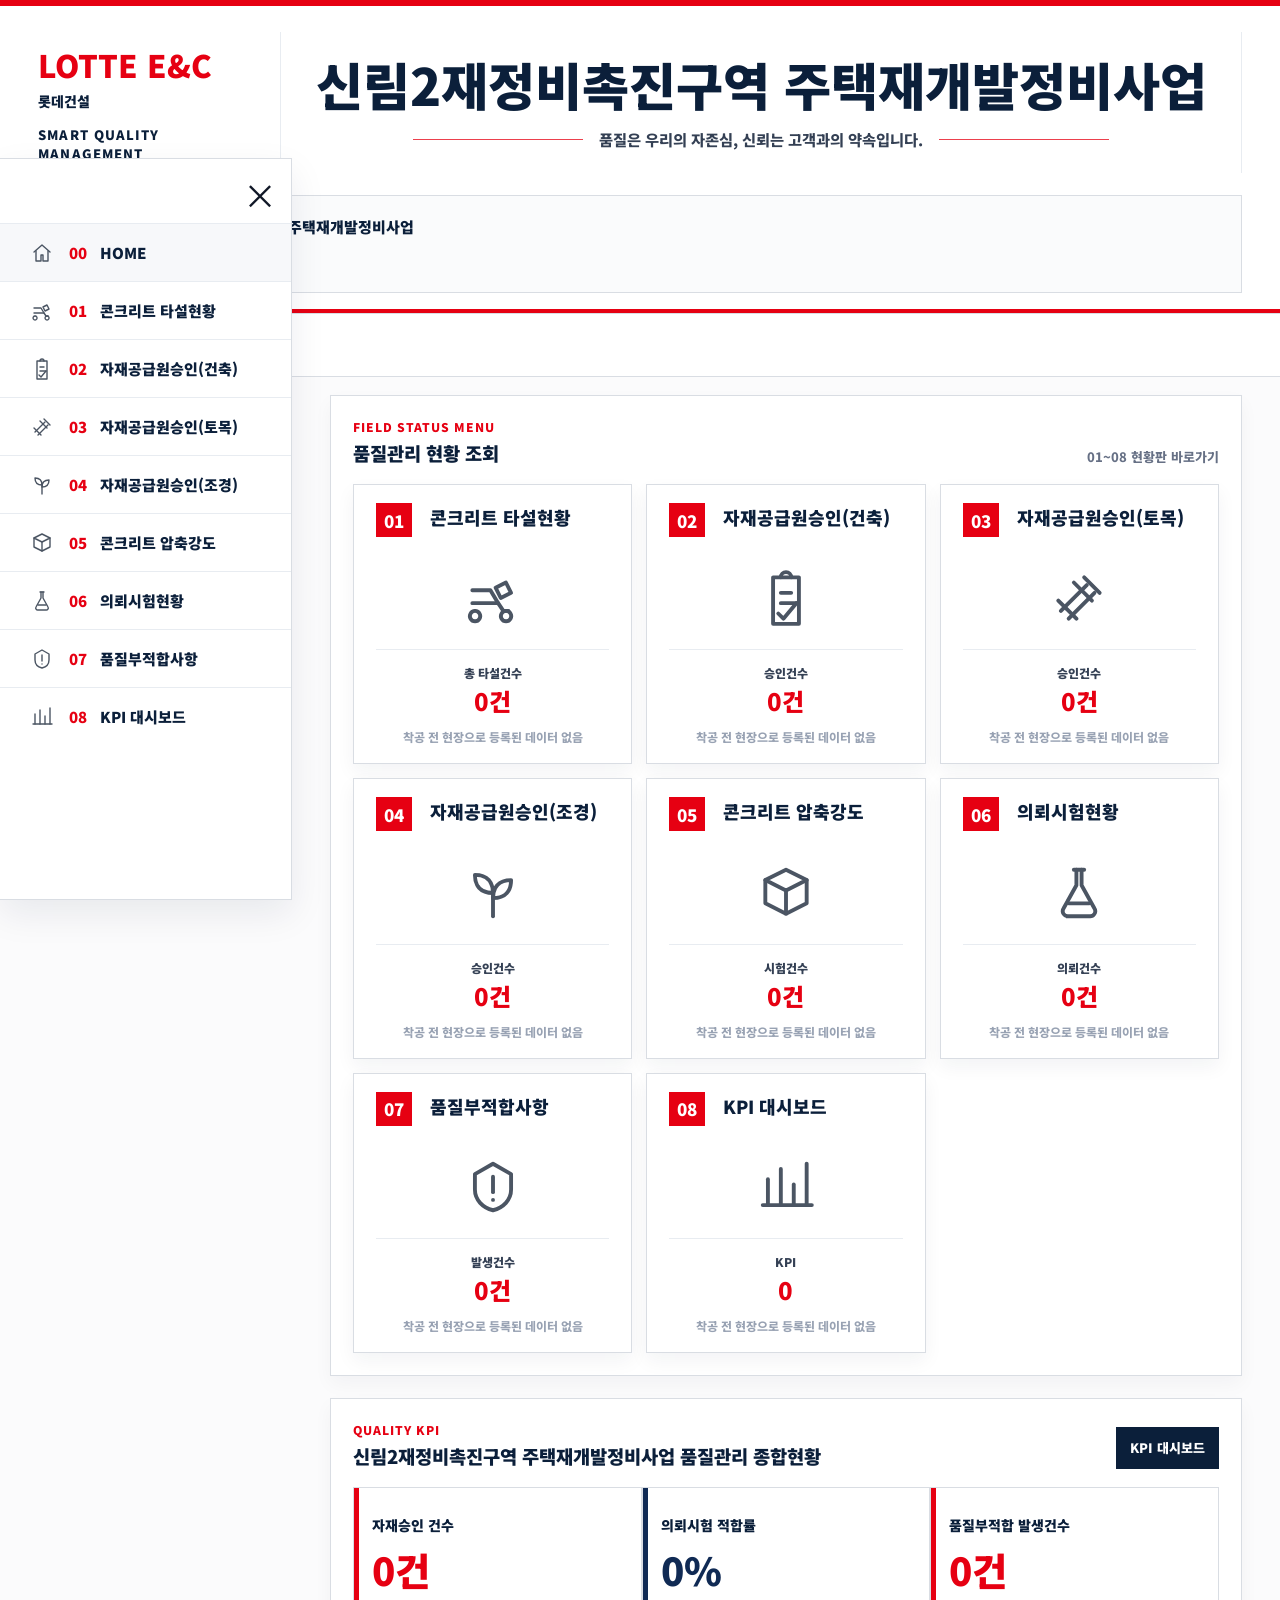
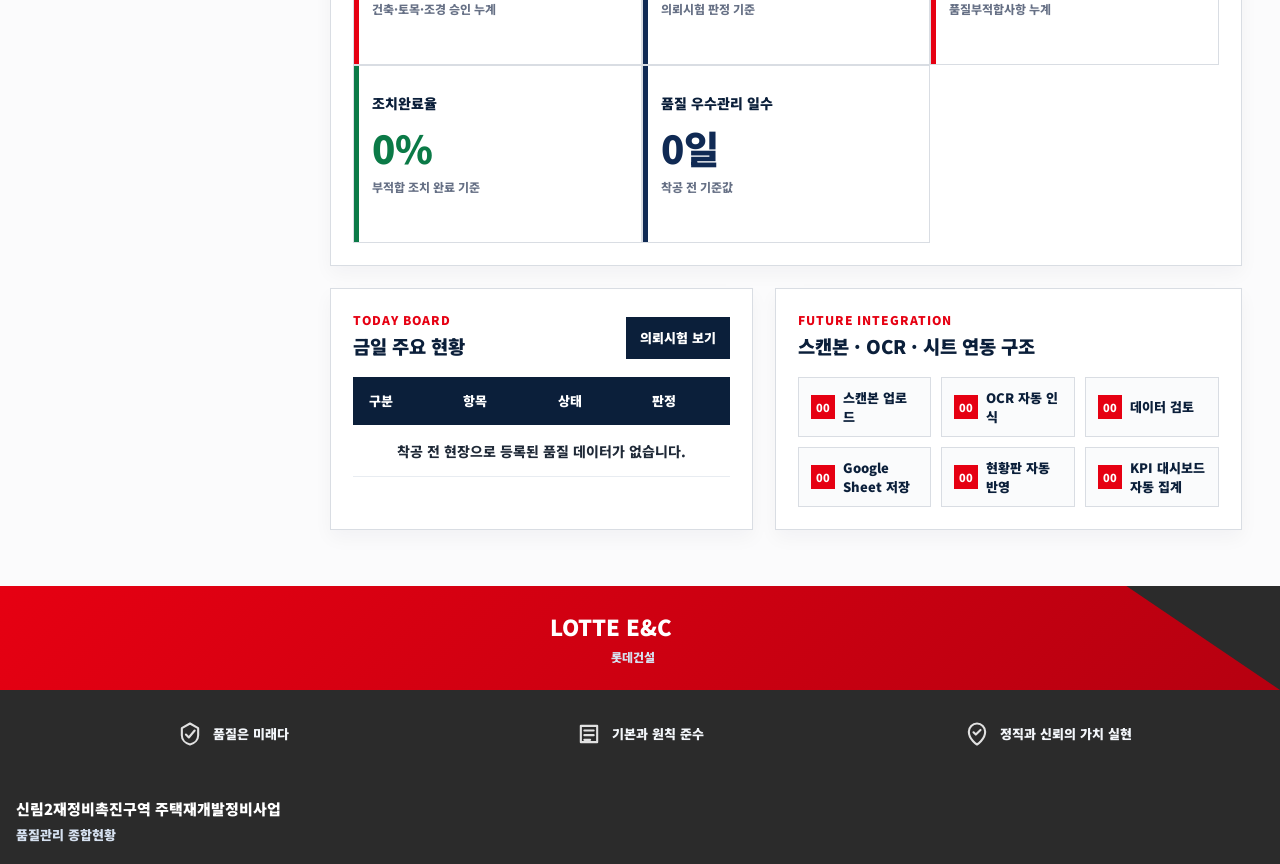
==== index.html @ e5fc239e "fix concrete pour cell ocr: index.html" ====
<!DOCTYPE html>
<html lang="ko">
<head>
  <meta charset="UTF-8">
  <meta name="viewport" content="width=device-width, initial-scale=1.0">
  <title>신림2재정비촉진구역 주택재개발정비사업</title>
  <link rel="preconnect" href="https://fonts.googleapis.com">
  <link rel="preconnect" href="https://fonts.gstatic.com" crossorigin>
  <link href="https://fonts.googleapis.com/css2?family=Noto+Sans+KR:wght@400;500;700;800;900&display=swap" rel="stylesheet">
  <link rel="stylesheet" href="./style.css?v=20260604-concrete-pour2">
</head>
<body>
  <div class="site-shell">
    <header class="board-header">
      <div class="brand-area">
        <div class="brand-mark"><span>LOTTE E&amp;C</span><small>롯데건설</small></div>
        <span>SMART QUALITY MANAGEMENT</span>
      </div>
      <div class="title-area">
        <p>LOTTE SMART QUALITY MANAGEMENT</p>
        <h1>신림2재정비촉진구역 주택재개발정비사업</h1>
        <strong>품질은 우리의 자존심, 신뢰는 고객과의 약속입니다.</strong>
      </div>
      <div class="site-info-card">
        <dl>
          <div><dt>현장명</dt><dd>신림2재정비촉진구역 주택재개발정비사업</dd></div>
          <div><dt>상태</dt><dd><span class="status-dot"></span>착공 전</dd></div>
        </dl>
      </div>
    </header>

    <nav class="top-nav open" aria-label="주요 메뉴">
      <button class="menu-toggle" aria-label="메뉴 열기">MENU</button>
      <div class="nav-scroll">
        <button class="menu-close" type="button" aria-label="메뉴 닫기">×</button>
        <a class="nav-link active" href="#home" data-target="home"><span>00</span> HOME</a>
        <a class="nav-link" href="#readyMix" data-target="readyMix"><span>01</span> 콘크리트 타설현황</a>
        <a class="nav-link" href="#materialArch" data-target="materialArch"><span>02</span> 자재공급원승인(건축)</a>
        <a class="nav-link" href="#materialCivil" data-target="materialCivil"><span>03</span> 자재공급원승인(토목)</a>
        <a class="nav-link" href="#materialLandscape" data-target="materialLandscape"><span>04</span> 자재공급원승인(조경)</a>
        <a class="nav-link" href="#compressive" data-target="compressive"><span>05</span> 콘크리트 압축강도</a>
        <a class="nav-link" href="#requestTest" data-target="requestTest"><span>06</span> 의뢰시험현황</a>
        <a class="nav-link" href="#nonconformity" data-target="nonconformity"><span>07</span> 품질부적합사항</a>
        <a class="nav-link" href="#dashboard" data-target="dashboard"><span>08</span> KPI 대시보드</a>
      </div>
    </nav>

    <main class="main">
      <div class="prestart-banner">
        <strong>착공 전 현장 안내</strong>
        <p>현재 착공 전 단계로 품질 데이터가 등록되지 않았습니다. 착공 후 실시간 품질 데이터가 자동 반영됩니다.</p>
      </div>

      <section class="view active" id="home">
        <section class="section-block">
          <div class="section-title">
            <div>
              <p class="eyebrow">FIELD STATUS MENU</p>
              <h3>품질관리 현황 조회</h3>
            </div>
            <span>01~08 현황판 바로가기</span>
          </div>
          <div class="menu-card-grid" id="menuCards"></div>
        </section>

        <section class="section-block">
          <div class="section-title">
            <div>
              <p class="eyebrow">QUALITY KPI</p>
              <h3>신림2재정비촉진구역 주택재개발정비사업 품질관리 종합현황</h3>
            </div>
            <a class="text-action" href="#dashboard" data-target="dashboard">KPI 대시보드</a>
          </div>
          <div class="kpi-grid" id="mainKpis"></div>
        </section>

        <section class="split-grid">
          <div class="section-block">
            <div class="section-title">
              <div>
                <p class="eyebrow">TODAY BOARD</p>
                <h3>금일 주요 현황</h3>
              </div>
              <a class="text-action" href="#requestTest" data-target="requestTest">의뢰시험 보기</a>
            </div>
            <div class="mini-table-wrap">
              <table class="data-table compact">
                <thead>
                  <tr><th>구분</th><th>항목</th><th>상태</th><th>판정</th></tr>
                </thead>
                <tbody id="todayRows"></tbody>
              </table>
            </div>
          </div>
          <div class="section-block integration-block">
            <div class="section-title">
              <div>
                <p class="eyebrow">FUTURE INTEGRATION</p>
                <h3>스캔본 · OCR · 시트 연동 구조</h3>
              </div>
            </div>
            <ol class="flow-list">
              <li>스캔본 업로드</li>
              <li>OCR 자동 인식</li>
              <li>데이터 검토</li>
              <li>Google Sheet 저장</li>
              <li>현황판 자동 반영</li>
              <li>KPI 대시보드 자동 집계</li>
            </ol>
          </div>
        </section>
      </section>

      <section class="view" id="readyMix"><div class="status-page" data-page="readyMix"></div></section>
      <section class="view" id="materialArch"><div class="status-page" data-page="materialArch"></div></section>
      <section class="view" id="materialCivil"><div class="status-page" data-page="materialCivil"></div></section>
      <section class="view" id="materialLandscape"><div class="status-page" data-page="materialLandscape"></div></section>
      <section class="view" id="compressive"><div class="status-page" data-page="compressive"></div></section>
      <section class="view" id="requestTest"><div class="status-page" data-page="requestTest"></div></section>
      <section class="view" id="nonconformity"><div class="status-page" data-page="nonconformity"></div></section>

      <section class="view" id="dashboard">
        <div class="page-head dashboard-head">
          <div class="number-heading">
            <b>08</b>
            <div>
              <p class="eyebrow">QUALITY KPI DASHBOARD</p>
              <h2>KPI 대시보드</h2>
              <p class="page-desc">1~7번 현황 데이터를 기준으로 자동 집계됩니다.</p>
            </div>
          </div>
          <button class="text-action" data-action="refreshDashboard">데이터 재집계</button>
        </div>
        <div class="kpi-grid dashboard-kpis" id="dashboardKpis"></div>
        <div class="chart-grid">
          <article class="chart-card"><h3>월별 시험실적</h3><canvas id="monthlyChart" height="230"></canvas></article>
          <article class="chart-card"><h3>의뢰시험 적합률</h3><canvas id="passRateChart" height="230"></canvas></article>
          <article class="chart-card"><h3>공종별 부적합 현황</h3><div class="rank-list" id="tradeNcrRank"></div></article>
          <article class="chart-card"><h3>제조사별 콘크리트 타설현황</h3><div class="rank-list" id="makerReadyMixRank"></div></article>
          <article class="chart-card wide"><h3>승인상태별 자재 현황</h3><canvas id="approvalChart" height="230"></canvas></article>
        </div>
      </section>
    </main>

    <footer class="site-footer">
      <div class="footer-brand">
        <strong>LOTTE E&amp;C</strong>
        <span>롯데건설</span>
      </div>
      <div class="footer-values" aria-label="품질 가치">
        <span>
          <svg viewBox="0 0 24 24" aria-hidden="true"><path d="M12 3l7 4v6c0 4-3 7-7 8-4-1-7-4-7-8V7l7-4z"/><path d="M8.5 12.5l2.5 2.5 5-6"/></svg>
          품질은 미래다
        </span>
        <span>
          <svg viewBox="0 0 24 24" aria-hidden="true"><path d="M5 5h14v14H5z"/><path d="M8 9h8M8 13h8M8 17h5"/></svg>
          기본과 원칙 준수
        </span>
        <span>
          <svg viewBox="0 0 24 24" aria-hidden="true"><path d="M12 21s7-4.5 7-11a7 7 0 0 0-14 0c0 6.5 7 11 7 11z"/><path d="M9 10.5l2 2 4-4"/></svg>
          정직과 신뢰의 가치 실현
        </span>
      </div>
      <p><strong>신림2재정비촉진구역 주택재개발정비사업</strong><span>품질관리 종합현황</span></p>
    </footer>
  </div>

  <div class="toast" id="toast" role="status" aria-live="polite"></div>
  <script src="./data.js?v=20260604-concrete-pour2"></script>
  <script src="./config.js?v=20260604-concrete-pour2"></script>
  <script src="./script.js?v=20260604-concrete-pour2"></script>
</body>
</html>
---- style.css ----
:root {
  --lotte-red: #E60012;
  --lotte-red-dark: #B4000E;
  --navy: #0B1F3A;
  --navy-2: #102A54;
  --ink: #111827;
  --muted: #667085;
  --line: #D9DDE3;
  --line-soft: #E8ECF1;
  --bg: #F7F8FA;
  --panel: #FFFFFF;
  --green: #039855;
  --blue: #2563EB;
  --orange: #F79009;
  --shadow: 0 10px 24px rgba(11, 31, 58, 0.07);
}

* { box-sizing: border-box; }
html { scroll-behavior: smooth; }

body {
  margin: 0;
  font-family: "Noto Sans KR", "Malgun Gothic", Arial, sans-serif;
  background: #fbfbfc;
  color: var(--ink);
}

button, input, select { font: inherit; }
button { cursor: pointer; border: 0; }
a { color: inherit; text-decoration: none; }

.site-shell {
  min-height: 100vh;
  display: flex;
  flex-direction: column;
  border-top: 6px solid var(--lotte-red);
}

.board-header {
  position: relative;
  display: grid;
  grid-template-columns: 280px minmax(0, 1fr) 360px;
  gap: 22px;
  align-items: stretch;
  width: 100%;
  margin: 0 auto;
  padding: 26px clamp(18px, 3vw, 42px) 20px;
  background: #fff;
  border: 0;
  border-bottom: 1px solid var(--line);
  box-shadow: none;
}

.board-header::after {
  content: "";
  position: absolute;
  left: 0;
  right: 0;
  bottom: 0;
  height: 4px;
  background: var(--lotte-red);
}

.brand-area {
  position: relative;
  display: flex;
  flex-direction: column;
  justify-content: center;
  gap: 14px;
  padding: 10px 0;
  background: #fff;
  border: 0;
}

.brand-mark {
  width: max-content;
  display: grid;
  gap: 4px;
  padding: 0;
  background: transparent;
  color: var(--lotte-red);
  font-size: 29px;
  font-weight: 900;
  letter-spacing: 0;
  box-shadow: none;
}

.brand-mark span {
  color: var(--lotte-red);
  font-size: 31px;
  font-weight: 900;
  letter-spacing: 0;
}

.brand-mark small {
  color: var(--navy);
  font-size: 14px;
  font-weight: 900;
}

.brand-area > span {
  color: var(--navy);
  font-size: 13px;
  font-weight: 900;
  letter-spacing: .08em;
}

.title-area {
  display: grid;
  align-content: center;
  text-align: center;
  min-height: 132px;
  border-left: 1px solid var(--line-soft);
  border-right: 1px solid var(--line-soft);
  padding: 0 18px;
}

.title-area p {
  margin: 0 0 6px;
  color: transparent;
  height: 0;
  margin: 0;
  font-size: clamp(13px, 1.2vw, 18px);
  font-weight: 900;
}

.title-area h1 {
  margin: 0;
  color: var(--navy);
  font-size: clamp(34px, 4vw, 60px);
  line-height: 1.16;
  font-weight: 900;
  letter-spacing: 0;
}

.title-area strong {
  position: relative;
  display: inline-flex;
  justify-self: center;
  align-items: center;
  gap: 16px;
  margin-top: 14px;
  color: #344054;
  font-size: clamp(14px, 1.2vw, 17px);
  font-weight: 800;
}

.title-area strong::before,
.title-area strong::after {
  content: "";
  width: 170px;
  height: 1px;
  background: var(--lotte-red);
  opacity: .75;
}

.site-info-card {
  display: grid;
  align-content: center;
  padding: 20px;
  background: #FAFBFC;
  border: 1px solid var(--line);
  box-shadow: none;
}

.site-info-card dl,
.site-info-card dd {
  margin: 0;
}

.site-info-card dl {
  display: grid;
  gap: 14px;
}

.site-info-card div {
  display: grid;
  grid-template-columns: 78px 1fr;
  gap: 12px;
  align-items: center;
}

.site-info-card dt {
  color: var(--lotte-red);
  font-size: 13px;
  font-weight: 900;
}

.site-info-card dd {
  color: var(--navy);
  font-size: 15px;
  font-weight: 900;
  line-height: 1.4;
}

.status-dot {
  display: inline-block;
  width: 8px;
  height: 8px;
  margin-right: 7px;
  border-radius: 999px;
  background: var(--orange);
}

.top-nav {
  position: sticky;
  top: 0;
  z-index: 30;
  display: flex;
  align-items: center;
  gap: 12px;
  width: 100%;
  margin: 0;
  padding: 10px clamp(18px, 3vw, 42px);
  background: #fff;
  color: var(--navy);
  box-shadow: none;
  border-bottom: 1px solid var(--line);
}

.menu-toggle {
  display: inline-grid;
  place-items: center;
  height: 42px;
  padding: 0 14px;
  gap: 8px;
  background: transparent;
  color: var(--navy);
  font-weight: 900;
}

.menu-toggle::before {
  content: "☰";
  color: var(--navy);
  font-size: 22px;
  line-height: 1;
}

.nav-scroll {
  position: fixed;
  top: 158px;
  left: 0;
  width: 292px;
  min-height: calc(100vh - 158px);
  display: none;
  flex-direction: column;
  gap: 0;
  padding: 64px 0 18px;
  background: #fff;
  border: 1px solid var(--line);
  border-left: 0;
  box-shadow: 0 14px 34px rgba(11, 31, 58, .08);
}

.top-nav.open .nav-scroll { display: flex; }

.nav-link {
  width: 100%;
  display: inline-flex;
  align-items: center;
  gap: 8px;
  min-height: 58px;
  padding: 0 28px;
  border: 0;
  border-top: 1px solid var(--line-soft);
  color: var(--navy);
  background: #fff;
  font-size: 15px;
  font-weight: 900;
  transition: background .2s ease, border-color .2s ease;
}

.nav-link span {
  display: grid;
  place-items: center;
  width: 28px;
  height: 26px;
  background: transparent;
  color: var(--lotte-red);
  font-weight: 900;
}

.nav-link .nav-icon {
  width: 28px;
  height: 28px;
  display: grid;
  place-items: center;
  color: #4B5563;
  background: transparent;
  flex: 0 0 auto;
}

.nav-link .nav-icon .line-icon {
  width: 24px;
  height: 24px;
  stroke-width: 1.4;
}

.nav-link:hover,
.nav-link.active {
  background: #F7F8FA;
  border-color: var(--line-soft);
  color: var(--navy);
}

.menu-close {
  position: absolute;
  top: 18px;
  right: 20px;
  width: 34px;
  height: 34px;
  background: transparent;
  color: var(--ink);
  font-size: 34px;
  line-height: 1;
}

.main {
  width: min(1500px, 100%);
  margin: 0 auto;
  padding: 18px clamp(14px, 3vw, 42px) 34px;
  transition: padding-left .2s ease;
}

.top-nav.open + .main {
  width: min(1500px, calc(100% - 292px));
  margin-left: 292px;
  margin-right: 0;
}

.view {
  display: none;
  animation: rise .28s ease both;
}

.view.active { display: block; }

@keyframes rise {
  from { opacity: 0; transform: translateY(8px); }
  to { opacity: 1; transform: translateY(0); }
}

.prestart-banner {
  display: none;
  align-items: center;
  gap: 16px;
  margin-bottom: 22px;
  padding: 16px 18px;
  background: #fff;
  border: 1px solid var(--line);
  border-left: 6px solid var(--lotte-red);
  box-shadow: var(--shadow);
}

.prestart-banner strong {
  flex: 0 0 auto;
  color: var(--lotte-red);
  font-weight: 900;
}

.prestart-banner p {
  margin: 0;
  color: #344054;
  font-size: 14px;
  font-weight: 800;
  line-height: 1.55;
}

.overview-board {
  display: grid;
  grid-template-columns: minmax(0, 1fr) 520px;
  gap: 22px;
  align-items: stretch;
  margin-bottom: 22px;
  padding: clamp(22px, 3vw, 34px);
  background:
    linear-gradient(90deg, rgba(11,31,58,.96), rgba(16,42,84,.92)),
    repeating-linear-gradient(90deg, rgba(255,255,255,.06) 0 1px, transparent 1px 72px);
  color: #fff;
  border: 1px solid #193C6B;
  box-shadow: var(--shadow);
}

.overview-board h2 {
  margin: 8px 0 10px;
  font-size: clamp(28px, 3vw, 44px);
  line-height: 1.12;
  font-weight: 900;
}

.overview-board span {
  color: #CAD8EA;
  font-weight: 800;
}

.eyebrow {
  margin: 0 0 4px;
  color: var(--lotte-red);
  font-size: 12px;
  font-weight: 900;
  letter-spacing: .08em;
  text-transform: uppercase;
}

.overview-board .eyebrow {
  color: #fff;
}

.board-mini {
  display: grid;
  grid-template-columns: repeat(2, minmax(0, 1fr));
  gap: 12px;
}

.board-mini div {
  min-height: 112px;
  padding: 18px;
  background: rgba(255,255,255,.08);
  border: 1px solid rgba(255,255,255,.18);
}

.board-mini span {
  display: block;
  color: #CFE0F5;
  font-size: 13px;
  font-weight: 900;
}

.board-mini strong {
  display: block;
  margin-top: 10px;
  color: #fff;
  font-size: clamp(32px, 3vw, 48px);
  font-weight: 900;
}

.section-block,
.chart-card {
  background: #fff;
  border: 1px solid var(--line);
  box-shadow: 0 8px 18px rgba(11, 31, 58, 0.04);
}

.section-block {
  padding: 22px;
  margin-bottom: 22px;
}

.section-title,
.page-head {
  display: flex;
  justify-content: space-between;
  align-items: flex-end;
  gap: 18px;
  margin-bottom: 18px;
}

.section-title h3,
.page-head h2,
.chart-card h3 {
  margin: 0;
  color: var(--navy);
  font-weight: 900;
}

.section-title span,
.page-desc {
  color: var(--muted);
  font-size: 13px;
  font-weight: 800;
}

.page-desc {
  margin: 8px 0 0;
  line-height: 1.55;
}

.text-action {
  min-height: 42px;
  display: inline-grid;
  place-items: center;
  padding: 0 14px;
  background: var(--navy);
  color: #fff;
  font-size: 13px;
  font-weight: 900;
}

.menu-card-grid {
  display: grid;
  grid-template-columns: repeat(4, minmax(0, 1fr));
  gap: 14px;
}

.menu-card {
  position: relative;
  min-height: 204px;
  display: grid;
  align-content: start;
  justify-items: center;
  gap: 10px;
  padding: 20px 22px 18px;
  background: #fff;
  border: 1px solid var(--line);
  box-shadow: 0 8px 18px rgba(11, 31, 58, 0.05);
  transition: transform .2s ease, box-shadow .2s ease, border-color .2s ease;
}

.menu-card:hover {
  transform: translateY(-4px);
  border-color: rgba(230, 0, 18, .45);
  box-shadow: 0 18px 36px rgba(11, 31, 58, .12);
}

.menu-card b,
.number-heading b {
  display: grid;
  place-items: center;
  width: 52px;
  height: 36px;
  background: var(--lotte-red);
  color: #fff;
  font-size: 17px;
  font-weight: 900;
  line-height: 1;
}

.menu-card b {
  position: absolute;
  left: 22px;
  top: 18px;
  width: 36px;
  height: 34px;
}

.menu-card strong {
  display: block;
  width: 100%;
  padding-left: 54px;
  color: var(--navy);
  font-size: 18px;
  font-weight: 900;
  line-height: 1.35;
}

.card-icon {
  width: 74px;
  height: 74px;
  display: grid;
  place-items: center;
  margin-top: 22px;
  color: #4B5563;
}

.menu-card em {
  width: 100%;
  display: grid;
  justify-items: center;
  align-items: center;
  gap: 2px;
  margin-top: 4px;
  padding-top: 14px;
  border-top: 1px solid var(--line-soft);
  font-style: normal;
}

.menu-card i {
  color: #344054;
  font-size: 12px;
  font-style: normal;
  font-weight: 900;
}

.menu-card mark {
  background: transparent;
  color: var(--lotte-red);
  font-size: 24px;
  font-weight: 900;
}

.menu-card small {
  color: #98A2B3;
  font-size: 12px;
  font-weight: 800;
}

.line-icon {
  width: 62px;
  height: 62px;
  fill: none;
  stroke: currentColor;
  stroke-width: 1.5;
  stroke-linecap: round;
  stroke-linejoin: round;
}

.kpi-grid {
  display: grid;
  grid-template-columns: repeat(5, minmax(0, 1fr));
  gap: 0;
}

.kpi-card {
  position: relative;
  min-height: 178px;
  padding: 24px 18px;
  background: #fff;
  border: 1px solid var(--line);
  box-shadow: none;
  overflow: hidden;
}

.kpi-card::before {
  content: "";
  position: absolute;
  inset: 0 auto 0 0;
  width: 5px;
  background: var(--accent, var(--lotte-red));
}

.kpi-card span {
  color: var(--navy);
  font-size: 14px;
  font-weight: 900;
}

.kpi-card strong {
  display: block;
  margin-top: 14px;
  color: var(--accent, var(--lotte-red));
  font-size: clamp(30px, 3vw, 42px);
  line-height: 1;
  font-weight: 900;
}

.kpi-card small {
  display: block;
  margin-top: 12px;
  color: var(--muted);
  font-size: 12px;
  font-weight: 800;
  line-height: 1.45;
}

.split-grid {
  display: grid;
  grid-template-columns: .95fr 1.05fr;
  gap: 22px;
}

.mini-table-wrap,
.table-wrap {
  overflow-x: auto;
}

.data-table {
  width: 100%;
  min-width: 760px;
  border-collapse: collapse;
}

.data-table th {
  height: 48px;
  padding: 0 16px;
  background: var(--navy);
  color: #fff;
  text-align: left;
  font-size: 13px;
  font-weight: 900;
  white-space: nowrap;
}

.data-table td {
  height: 52px;
  padding: 0 16px;
  border-bottom: 1px solid var(--line-soft);
  color: #1F2937;
  font-size: 14px;
  font-weight: 800;
  white-space: nowrap;
}

.data-table tr:nth-child(even) td {
  background: #FAFBFC;
}

.compact { min-width: 0; }

.empty-cell {
  height: 92px;
  text-align: center;
  color: var(--muted);
}

.flow-list {
  margin: 0;
  padding: 0;
  list-style: none;
  display: grid;
  grid-template-columns: repeat(3, minmax(0, 1fr));
  gap: 10px;
}

.flow-list li {
  position: relative;
  min-height: 48px;
  display: flex;
  align-items: center;
  padding: 10px 12px 10px 44px;
  background: #FAFBFC;
  border: 1px solid var(--line);
  color: var(--navy);
  font-size: 13px;
  font-weight: 900;
}

.flow-list li::before {
  content: counter(list-item, decimal-leading-zero);
  position: absolute;
  left: 12px;
  width: 24px;
  height: 24px;
  display: grid;
  place-items: center;
  background: var(--lotte-red);
  color: #fff;
  font-size: 11px;
  font-weight: 900;
}

.number-heading {
  display: flex;
  align-items: flex-start;
  gap: 14px;
}

.status-page .page-head,
.dashboard-head {
  align-items: flex-start;
  padding: 22px;
  background: #fff;
  border: 1px solid var(--line);
  box-shadow: 0 8px 18px rgba(11, 31, 58, 0.05);
}

.upload-panel {
  width: min(360px, 100%);
  padding: 14px;
  background: #FFF7F7;
  border: 1px solid rgba(230, 0, 18, .22);
}

.scan-upload {
  display: block;
}

.scan-upload input {
  position: absolute;
  inline-size: 1px;
  block-size: 1px;
  opacity: 0;
  pointer-events: none;
}

.scan-upload span {
  min-height: 42px;
  display: grid;
  place-items: center;
  background: var(--lotte-red);
  color: #fff;
  font-weight: 900;
}

.upload-panel p {
  margin: 10px 0 0;
  color: #8A2630;
  font-size: 12px;
  font-weight: 800;
  line-height: 1.45;
}

.summary-grid {
  display: grid;
  grid-template-columns: repeat(4, minmax(0, 1fr));
  gap: 14px;
  margin-bottom: 18px;
}

.summary-grid article {
  min-height: 104px;
  padding: 18px;
  background: #fff;
  border: 1px solid var(--line);
  box-shadow: 0 8px 18px rgba(11, 31, 58, 0.05);
}

.summary-grid span {
  display: block;
  color: var(--muted);
  font-size: 13px;
  font-weight: 900;
}

.summary-grid strong {
  display: block;
  margin-top: 10px;
  color: var(--navy);
  font-size: 30px;
  font-weight: 900;
}

.table-toolbar {
  display: grid;
  grid-template-columns: minmax(220px, 1fr) 220px;
  gap: 12px;
  align-items: end;
  padding: 16px;
  background: #fff;
  border: 1px solid var(--line);
  border-bottom: 0;
}

label {
  display: grid;
  gap: 8px;
  color: var(--navy);
  font-size: 13px;
  font-weight: 900;
}

input,
select {
  width: 100%;
  height: 46px;
  padding: 0 12px;
  background: #fff;
  border: 1px solid var(--line);
  color: var(--ink);
  outline: 0;
}

input:focus,
select:focus {
  border-color: var(--lotte-red);
  box-shadow: 0 0 0 3px rgba(230, 0, 18, .12);
}

.table-wrap {
  background: #fff;
  border: 1px solid var(--line);
  box-shadow: var(--shadow);
}

.badge {
  display: inline-flex;
  align-items: center;
  min-height: 26px;
  padding: 0 9px;
  border-radius: 999px;
  font-size: 12px;
  font-weight: 900;
}

.badge.pass { background: rgba(3,152,85,.12); color: var(--green); }
.badge.progress { background: rgba(37,99,235,.12); color: var(--blue); }
.badge.delay { background: rgba(247,144,9,.14); color: #B54708; }
.badge.fail { background: rgba(230,0,18,.12); color: var(--lotte-red); }

.dashboard-kpis {
  grid-template-columns: repeat(5, minmax(0, 1fr));
  margin-bottom: 22px;
}

.chart-grid {
  display: grid;
  grid-template-columns: repeat(2, minmax(0, 1fr));
  gap: 18px;
}

.chart-card {
  min-height: 320px;
  padding: 22px;
}

.chart-card.wide {
  grid-column: span 2;
}

.chart-card h3 {
  margin-bottom: 16px;
  font-size: 18px;
}

.rank-list {
  display: grid;
  gap: 14px;
}

.rank-row {
  display: grid;
  grid-template-columns: 120px 1fr 42px;
  align-items: center;
  gap: 10px;
  color: var(--navy);
  font-weight: 900;
}

.rank-bar {
  height: 10px;
  background: #EEF2F6;
  overflow: hidden;
}

.rank-bar span {
  display: block;
  height: 100%;
  background: var(--lotte-red);
}

.toast {
  position: fixed;
  right: 24px;
  bottom: 24px;
  max-width: 360px;
  padding: 14px 16px;
  background: var(--navy);
  color: #fff;
  box-shadow: var(--shadow);
  transform: translateY(20px);
  opacity: 0;
  pointer-events: none;
  transition: opacity .2s ease, transform .2s ease;
  z-index: 50;
}

.toast.show {
  opacity: 1;
  transform: translateY(0);
}

.site-footer {
  margin-top: auto;
  display: grid;
  grid-template-columns: 280px minmax(0, 1fr) 380px;
  align-items: stretch;
  gap: 0;
  width: 100%;
  margin-left: auto;
  margin-right: auto;
  margin-bottom: 0;
  min-height: 104px;
  padding: 0;
  background: #2B2B2B;
  color: #fff;
}

.footer-brand {
  position: relative;
  display: flex;
  flex-direction: column;
  align-items: center;
  justify-content: center;
  gap: 6px;
  min-height: 104px;
  padding: 18px 34px 18px 20px;
  background: linear-gradient(135deg, var(--lotte-red), #B60010);
  clip-path: polygon(0 0, 88% 0, 100% 100%, 0 100%);
}

.footer-brand strong {
  min-width: 166px;
  padding: 0;
  background: transparent;
  color: #fff;
  font-size: 22px;
  font-weight: 900;
}

.footer-brand span {
  color: #D6E1F0;
  font-size: 12px;
  font-weight: 900;
}

.footer-values {
  display: grid;
  grid-template-columns: repeat(3, minmax(0, 1fr));
  gap: 18px;
  align-items: center;
  padding: 20px clamp(18px, 3vw, 42px);
}

.footer-values span {
  display: flex;
  align-items: center;
  justify-content: center;
  gap: 9px;
  min-height: 48px;
  color: #F3F6FA;
  font-size: 13px;
  font-weight: 900;
  text-align: center;
  line-height: 1.35;
}

.footer-values svg {
  width: 28px;
  height: 28px;
  flex: 0 0 auto;
  fill: none;
  stroke: #fff;
  stroke-width: 1.8;
  stroke-linecap: round;
  stroke-linejoin: round;
  opacity: .86;
}

.site-footer p {
  margin: 0;
  display: grid;
  align-content: center;
  gap: 5px;
  color: #fff;
  text-align: right;
  padding: 20px clamp(18px, 3vw, 42px) 20px 16px;
}

.site-footer p strong {
  color: #fff;
  font-size: 15px;
  font-weight: 900;
  line-height: 1.45;
}

.site-footer p span {
  color: #D6E1F0;
  font-size: 13px;
  font-weight: 900;
}

@media (max-width: 1280px) {
  .board-header { grid-template-columns: 220px minmax(0, 1fr); }
  .site-info-card { grid-column: 1 / -1; }
  .overview-board { grid-template-columns: 1fr; }
  .menu-card-grid { grid-template-columns: repeat(3, minmax(0, 1fr)); }
  .kpi-grid,
  .dashboard-kpis { grid-template-columns: repeat(3, minmax(0, 1fr)); }
  .site-footer {
    grid-template-columns: 1fr;
    align-items: start;
  }
  .footer-values {
    width: 100%;
    grid-template-columns: repeat(3, minmax(0, 1fr));
  }
  .site-footer p {
    text-align: left;
  }
}

@media (max-width: 980px) {
  .board-header {
    grid-template-columns: 1fr;
    text-align: left;
  }
  .title-area {
    text-align: left;
    border: 0;
    padding: 0;
    min-height: auto;
  }
  .top-nav {
    align-items: flex-start;
    flex-direction: column;
  }
  .nav-scroll {
    position: fixed;
    top: 148px;
    width: 100%;
  }
  .top-nav.open + .main {
    width: min(1500px, 100%);
    margin-left: auto;
    margin-right: auto;
  }
  .split-grid,
  .chart-grid { grid-template-columns: 1fr; }
  .chart-card.wide { grid-column: auto; }
  .menu-card-grid { grid-template-columns: repeat(2, minmax(0, 1fr)); }
  .summary-grid { grid-template-columns: repeat(2, minmax(0, 1fr)); }
  .table-toolbar { grid-template-columns: 1fr; }
}

@media (max-width: 640px) {
  .board-header {
    padding: 20px 14px 18px;
  }
  .site-info-card div {
    grid-template-columns: 1fr;
    gap: 4px;
  }
  .main {
    padding: 18px 12px 26px;
  }
  .prestart-banner,
  .section-title,
  .page-head,
  .number-heading {
    align-items: flex-start;
    flex-direction: column;
  }
  .board-mini,
  .menu-card-grid,
  .kpi-grid,
  .dashboard-kpis,
  .summary-grid,
  .flow-list {
    grid-template-columns: 1fr;
  }
  .compact { min-width: 560px; }
  .footer-values {
    grid-template-columns: 1fr;
    gap: 8px;
    padding: 18px;
  }
  .footer-values span {
    justify-content: flex-start;
  }
  .footer-brand {
    width: 100%;
    clip-path: none;
    align-items: flex-start;
  }
  .site-footer p {
    padding: 18px;
    text-align: left;
  }
  .toast {
    left: 12px;
    right: 12px;
    bottom: 12px;
  }
}
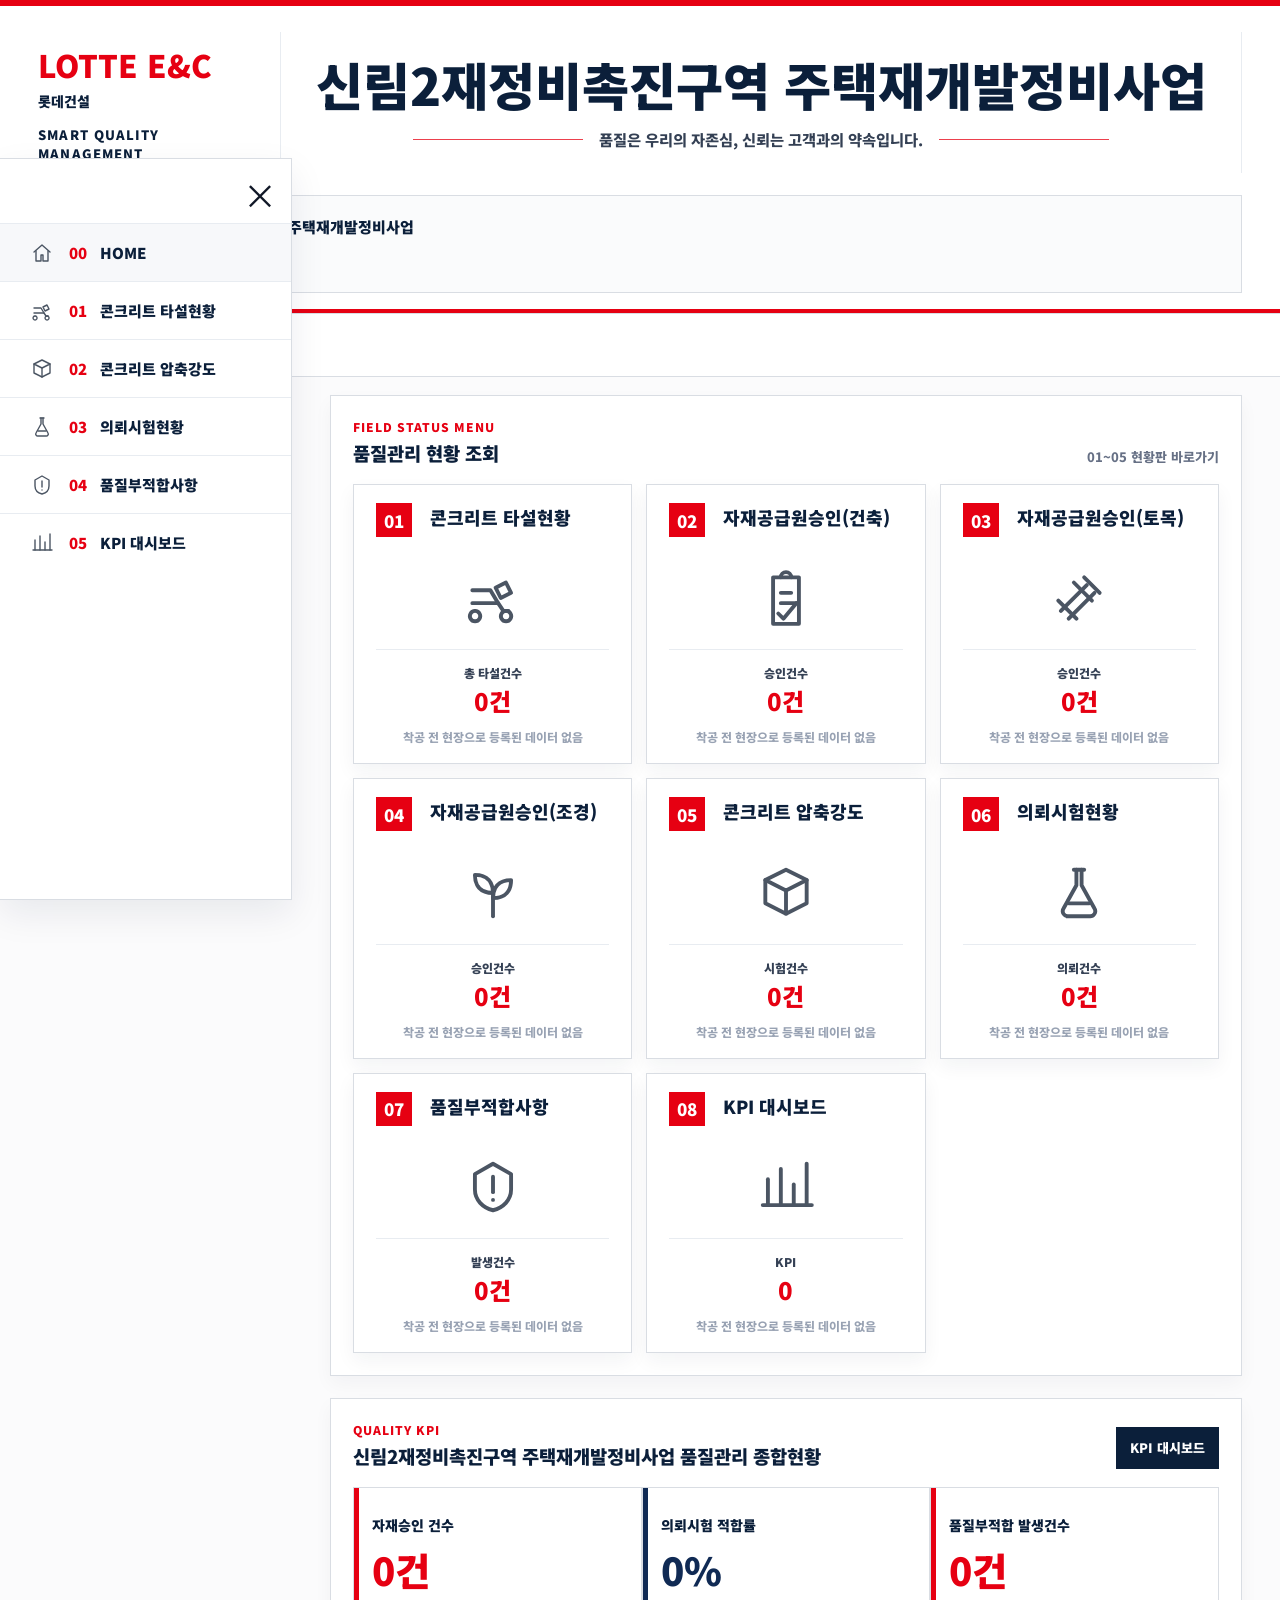
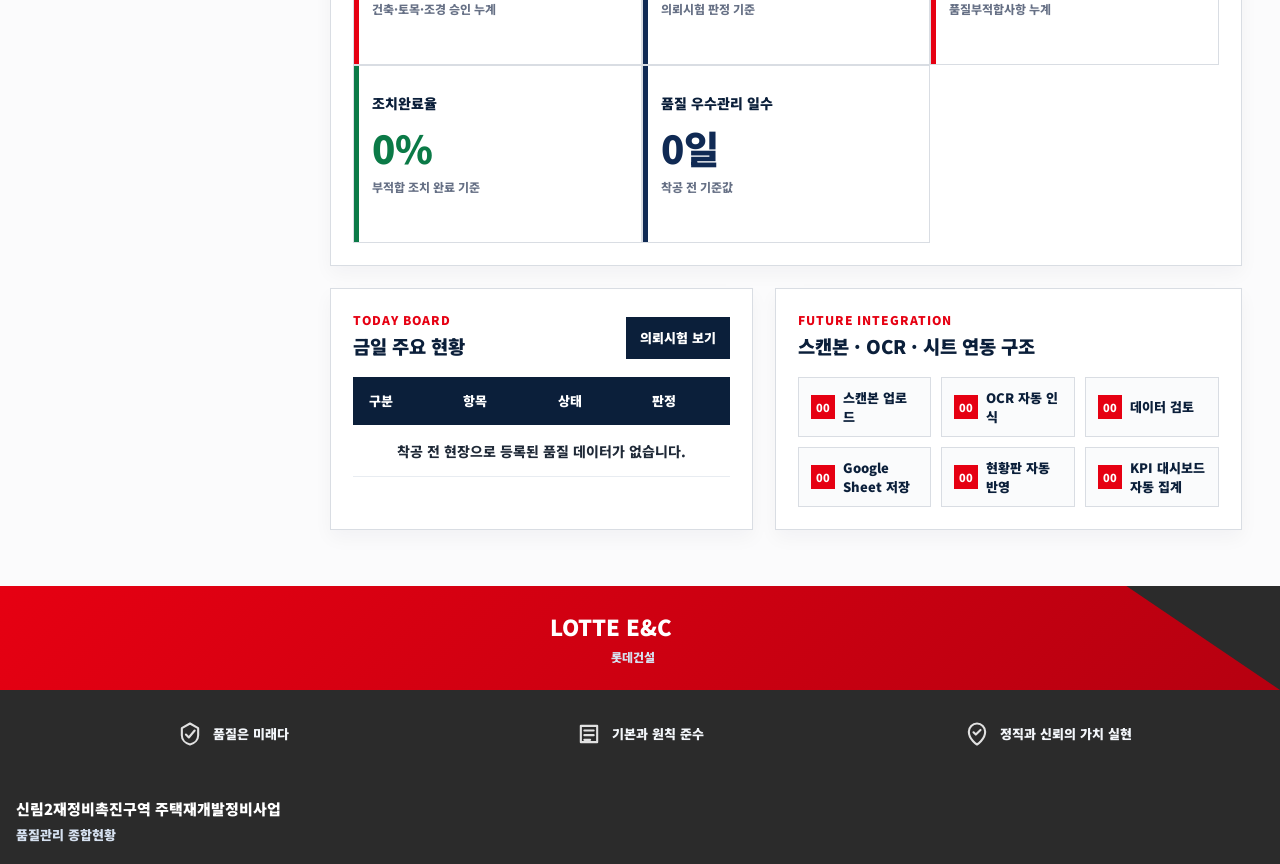
==== commit e4d59ae8: "Cleanup mobile portal and concrete pour upload: index.html" ====
--- a/index.html
+++ b/index.html
@@ -7,7 +7,7 @@
   <link rel="preconnect" href="https://fonts.googleapis.com">
   <link rel="preconnect" href="https://fonts.gstatic.com" crossorigin>
   <link href="https://fonts.googleapis.com/css2?family=Noto+Sans+KR:wght@400;500;700;800;900&display=swap" rel="stylesheet">
-  <link rel="stylesheet" href="./style.css?v=20260604-concrete-pour2">
+  <link rel="stylesheet" href="./style.css?v=20260604-cleanup1">
 </head>
 <body>
   <div class="site-shell">
@@ -35,13 +35,10 @@
         <button class="menu-close" type="button" aria-label="메뉴 닫기">×</button>
         <a class="nav-link active" href="#home" data-target="home"><span>00</span> HOME</a>
         <a class="nav-link" href="#readyMix" data-target="readyMix"><span>01</span> 콘크리트 타설현황</a>
-        <a class="nav-link" href="#materialArch" data-target="materialArch"><span>02</span> 자재공급원승인(건축)</a>
-        <a class="nav-link" href="#materialCivil" data-target="materialCivil"><span>03</span> 자재공급원승인(토목)</a>
-        <a class="nav-link" href="#materialLandscape" data-target="materialLandscape"><span>04</span> 자재공급원승인(조경)</a>
-        <a class="nav-link" href="#compressive" data-target="compressive"><span>05</span> 콘크리트 압축강도</a>
-        <a class="nav-link" href="#requestTest" data-target="requestTest"><span>06</span> 의뢰시험현황</a>
-        <a class="nav-link" href="#nonconformity" data-target="nonconformity"><span>07</span> 품질부적합사항</a>
-        <a class="nav-link" href="#dashboard" data-target="dashboard"><span>08</span> KPI 대시보드</a>
+        <a class="nav-link" href="#compressive" data-target="compressive"><span>02</span> 콘크리트 압축강도</a>
+        <a class="nav-link" href="#requestTest" data-target="requestTest"><span>03</span> 의뢰시험현황</a>
+        <a class="nav-link" href="#nonconformity" data-target="nonconformity"><span>04</span> 품질부적합사항</a>
+        <a class="nav-link" href="#dashboard" data-target="dashboard"><span>05</span> KPI 대시보드</a>
       </div>
     </nav>
 
@@ -58,7 +55,7 @@
               <p class="eyebrow">FIELD STATUS MENU</p>
               <h3>품질관리 현황 조회</h3>
             </div>
-            <span>01~08 현황판 바로가기</span>
+            <span>01~05 현황판 바로가기</span>
           </div>
           <div class="menu-card-grid" id="menuCards"></div>
         </section>
@@ -112,9 +109,6 @@
       </section>
 
       <section class="view" id="readyMix"><div class="status-page" data-page="readyMix"></div></section>
-      <section class="view" id="materialArch"><div class="status-page" data-page="materialArch"></div></section>
-      <section class="view" id="materialCivil"><div class="status-page" data-page="materialCivil"></div></section>
-      <section class="view" id="materialLandscape"><div class="status-page" data-page="materialLandscape"></div></section>
       <section class="view" id="compressive"><div class="status-page" data-page="compressive"></div></section>
       <section class="view" id="requestTest"><div class="status-page" data-page="requestTest"></div></section>
       <section class="view" id="nonconformity"><div class="status-page" data-page="nonconformity"></div></section>
@@ -126,7 +120,7 @@
             <div>
               <p class="eyebrow">QUALITY KPI DASHBOARD</p>
               <h2>KPI 대시보드</h2>
-              <p class="page-desc">1~7번 현황 데이터를 기준으로 자동 집계됩니다.</p>
+              <p class="page-desc">콘크리트 타설현황, 압축강도, 의뢰시험, 품질부적합 데이터를 기준으로 자동 집계됩니다.</p>
             </div>
           </div>
           <button class="text-action" data-action="refreshDashboard">데이터 재집계</button>
@@ -137,7 +131,6 @@
           <article class="chart-card"><h3>의뢰시험 적합률</h3><canvas id="passRateChart" height="230"></canvas></article>
           <article class="chart-card"><h3>공종별 부적합 현황</h3><div class="rank-list" id="tradeNcrRank"></div></article>
           <article class="chart-card"><h3>제조사별 콘크리트 타설현황</h3><div class="rank-list" id="makerReadyMixRank"></div></article>
-          <article class="chart-card wide"><h3>승인상태별 자재 현황</h3><canvas id="approvalChart" height="230"></canvas></article>
         </div>
       </section>
     </main>
@@ -166,8 +159,8 @@
   </div>
 
   <div class="toast" id="toast" role="status" aria-live="polite"></div>
-  <script src="./data.js?v=20260604-concrete-pour2"></script>
-  <script src="./config.js?v=20260604-concrete-pour2"></script>
-  <script src="./script.js?v=20260604-concrete-pour2"></script>
+  <script src="./data.js?v=20260604-cleanup1"></script>
+  <script src="./config.js?v=20260604-cleanup1"></script>
+  <script src="./script.js?v=20260604-cleanup1"></script>
 </body>
 </html>
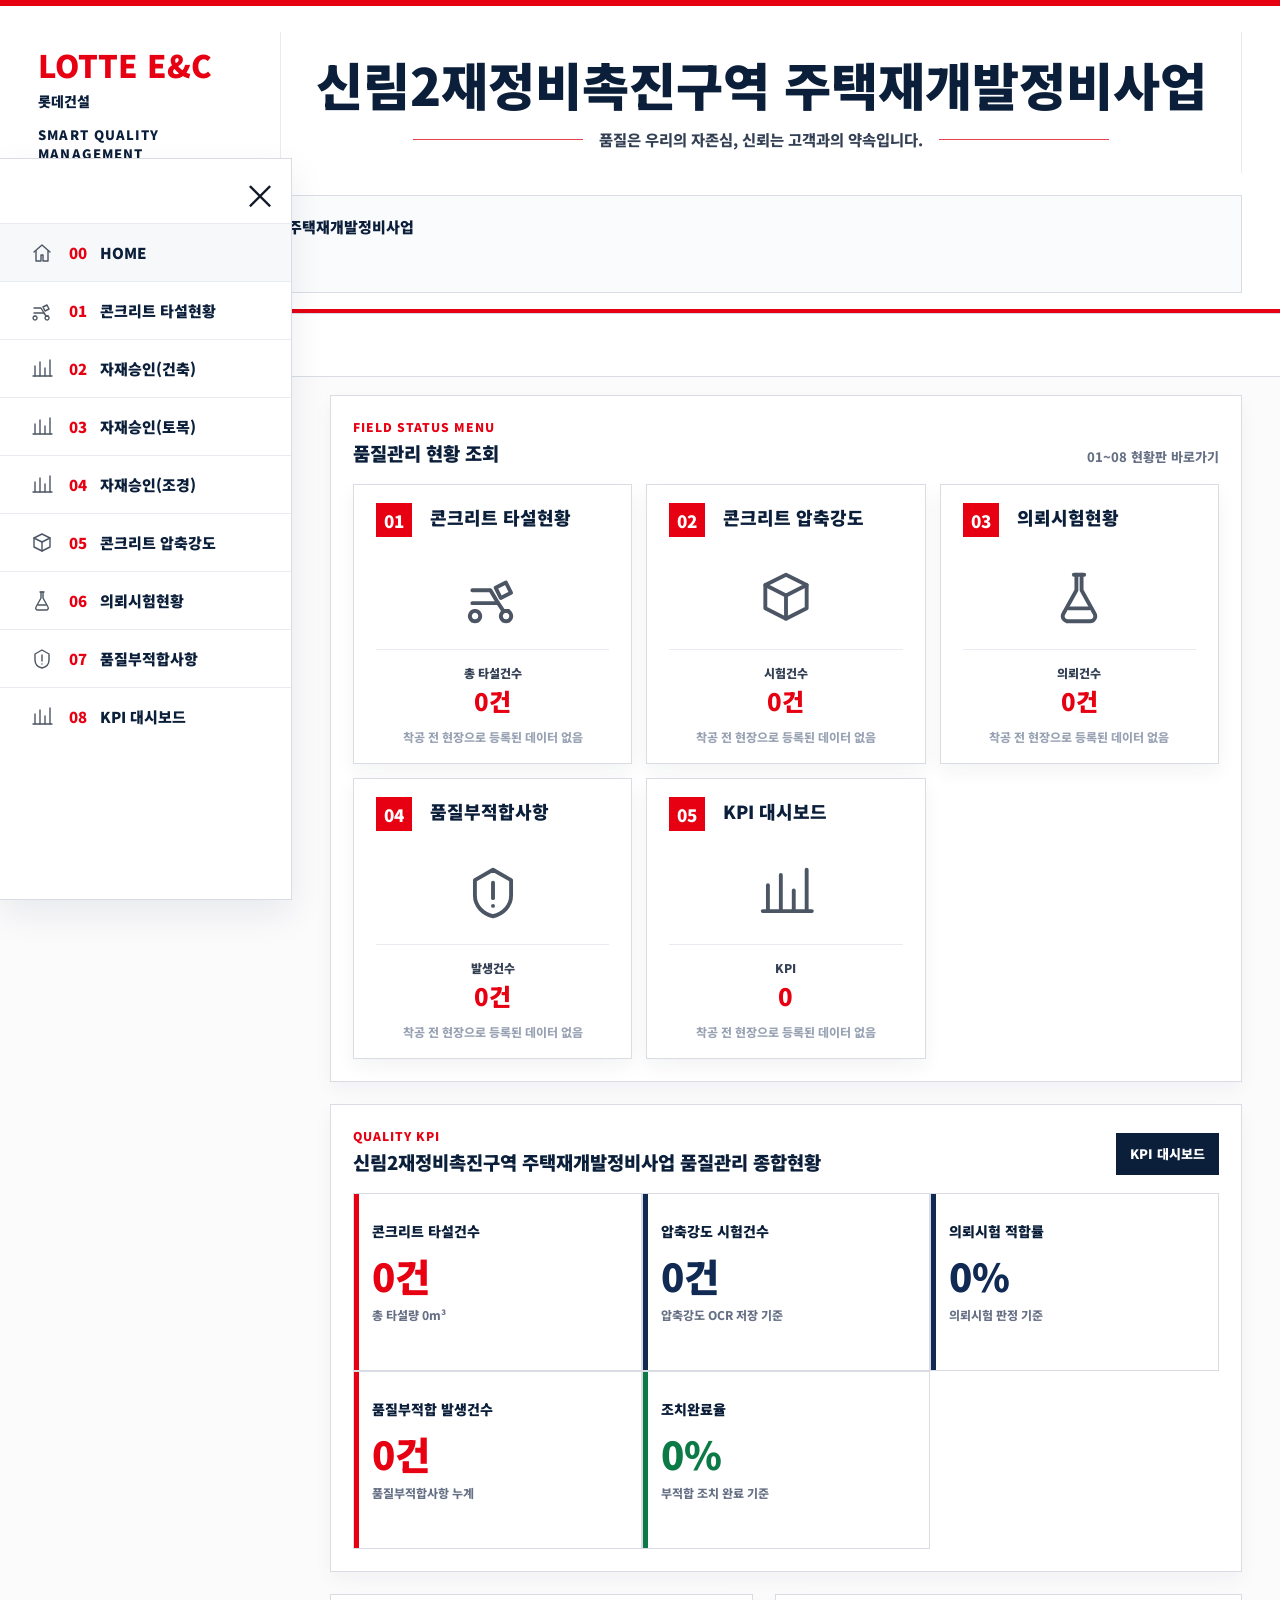
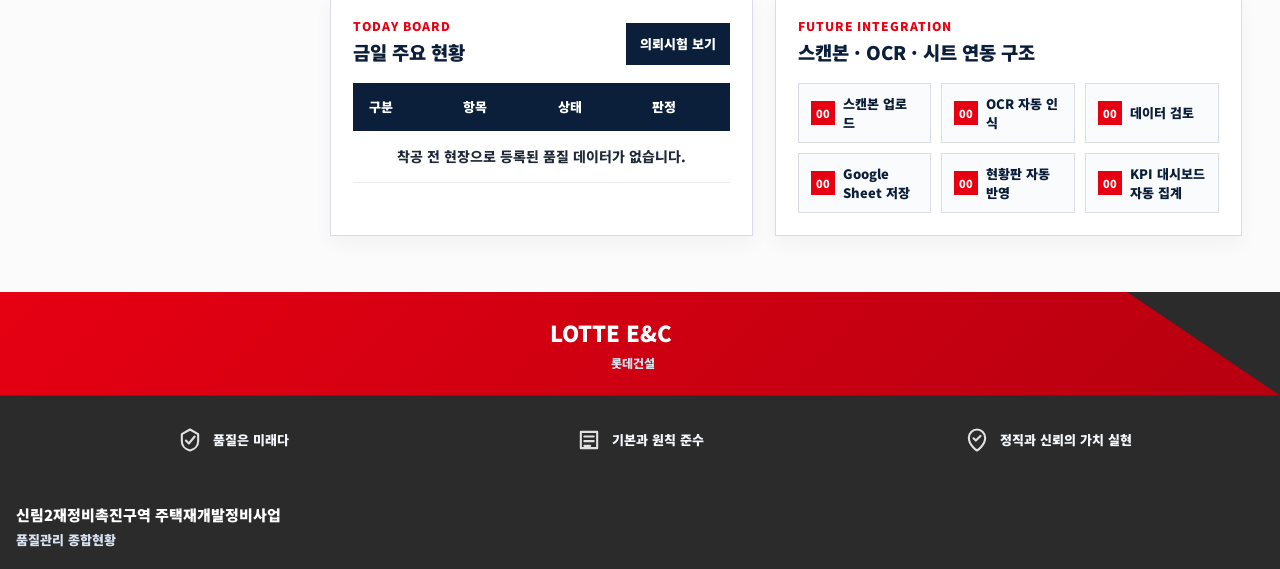
==== commit 674d85e3: "Restore material approval menus cleanup3: index.html" ====
--- a/index.html
+++ b/index.html
@@ -7,7 +7,7 @@
   <link rel="preconnect" href="https://fonts.googleapis.com">
   <link rel="preconnect" href="https://fonts.gstatic.com" crossorigin>
   <link href="https://fonts.googleapis.com/css2?family=Noto+Sans+KR:wght@400;500;700;800;900&display=swap" rel="stylesheet">
-  <link rel="stylesheet" href="./style.css?v=20260604-cleanup1">
+  <link rel="stylesheet" href="./style.css?v=20260604-cleanup3">
 </head>
 <body>
   <div class="site-shell">
@@ -35,10 +35,13 @@
         <button class="menu-close" type="button" aria-label="메뉴 닫기">×</button>
         <a class="nav-link active" href="#home" data-target="home"><span>00</span> HOME</a>
         <a class="nav-link" href="#readyMix" data-target="readyMix"><span>01</span> 콘크리트 타설현황</a>
-        <a class="nav-link" href="#compressive" data-target="compressive"><span>02</span> 콘크리트 압축강도</a>
-        <a class="nav-link" href="#requestTest" data-target="requestTest"><span>03</span> 의뢰시험현황</a>
-        <a class="nav-link" href="#nonconformity" data-target="nonconformity"><span>04</span> 품질부적합사항</a>
-        <a class="nav-link" href="#dashboard" data-target="dashboard"><span>05</span> KPI 대시보드</a>
+        <a class="nav-link" href="#materialArch" data-target="materialArch"><span>02</span> 자재승인(건축)</a>
+        <a class="nav-link" href="#materialCivil" data-target="materialCivil"><span>03</span> 자재승인(토목)</a>
+        <a class="nav-link" href="#materialLandscape" data-target="materialLandscape"><span>04</span> 자재승인(조경)</a>
+        <a class="nav-link" href="#compressive" data-target="compressive"><span>05</span> 콘크리트 압축강도</a>
+        <a class="nav-link" href="#requestTest" data-target="requestTest"><span>06</span> 의뢰시험현황</a>
+        <a class="nav-link" href="#nonconformity" data-target="nonconformity"><span>07</span> 품질부적합사항</a>
+        <a class="nav-link" href="#dashboard" data-target="dashboard"><span>08</span> KPI 대시보드</a>
       </div>
     </nav>
 
@@ -55,7 +58,7 @@
               <p class="eyebrow">FIELD STATUS MENU</p>
               <h3>품질관리 현황 조회</h3>
             </div>
-            <span>01~05 현황판 바로가기</span>
+            <span>01~08 현황판 바로가기</span>
           </div>
           <div class="menu-card-grid" id="menuCards"></div>
         </section>
@@ -109,6 +112,9 @@
       </section>
 
       <section class="view" id="readyMix"><div class="status-page" data-page="readyMix"></div></section>
+      <section class="view" id="materialArch"><div class="status-page" data-page="materialArch"></div></section>
+      <section class="view" id="materialCivil"><div class="status-page" data-page="materialCivil"></div></section>
+      <section class="view" id="materialLandscape"><div class="status-page" data-page="materialLandscape"></div></section>
       <section class="view" id="compressive"><div class="status-page" data-page="compressive"></div></section>
       <section class="view" id="requestTest"><div class="status-page" data-page="requestTest"></div></section>
       <section class="view" id="nonconformity"><div class="status-page" data-page="nonconformity"></div></section>
@@ -120,7 +126,7 @@
             <div>
               <p class="eyebrow">QUALITY KPI DASHBOARD</p>
               <h2>KPI 대시보드</h2>
-              <p class="page-desc">콘크리트 타설현황, 압축강도, 의뢰시험, 품질부적합 데이터를 기준으로 자동 집계됩니다.</p>
+              <p class="page-desc">1~7번 현황 데이터를 기준으로 자동 집계됩니다.</p>
             </div>
           </div>
           <button class="text-action" data-action="refreshDashboard">데이터 재집계</button>
@@ -131,6 +137,7 @@
           <article class="chart-card"><h3>의뢰시험 적합률</h3><canvas id="passRateChart" height="230"></canvas></article>
           <article class="chart-card"><h3>공종별 부적합 현황</h3><div class="rank-list" id="tradeNcrRank"></div></article>
           <article class="chart-card"><h3>제조사별 콘크리트 타설현황</h3><div class="rank-list" id="makerReadyMixRank"></div></article>
+          <article class="chart-card wide"><h3>승인상태별 자재 현황</h3><canvas id="approvalChart" height="230"></canvas></article>
         </div>
       </section>
     </main>
@@ -159,8 +166,8 @@
   </div>
 
   <div class="toast" id="toast" role="status" aria-live="polite"></div>
-  <script src="./data.js?v=20260604-cleanup1"></script>
-  <script src="./config.js?v=20260604-cleanup1"></script>
-  <script src="./script.js?v=20260604-cleanup1"></script>
+  <script src="./data.js?v=20260604-cleanup3"></script>
+  <script src="./config.js?v=20260604-cleanup3"></script>
+  <script src="./script.js?v=20260604-cleanup3"></script>
 </body>
 </html>
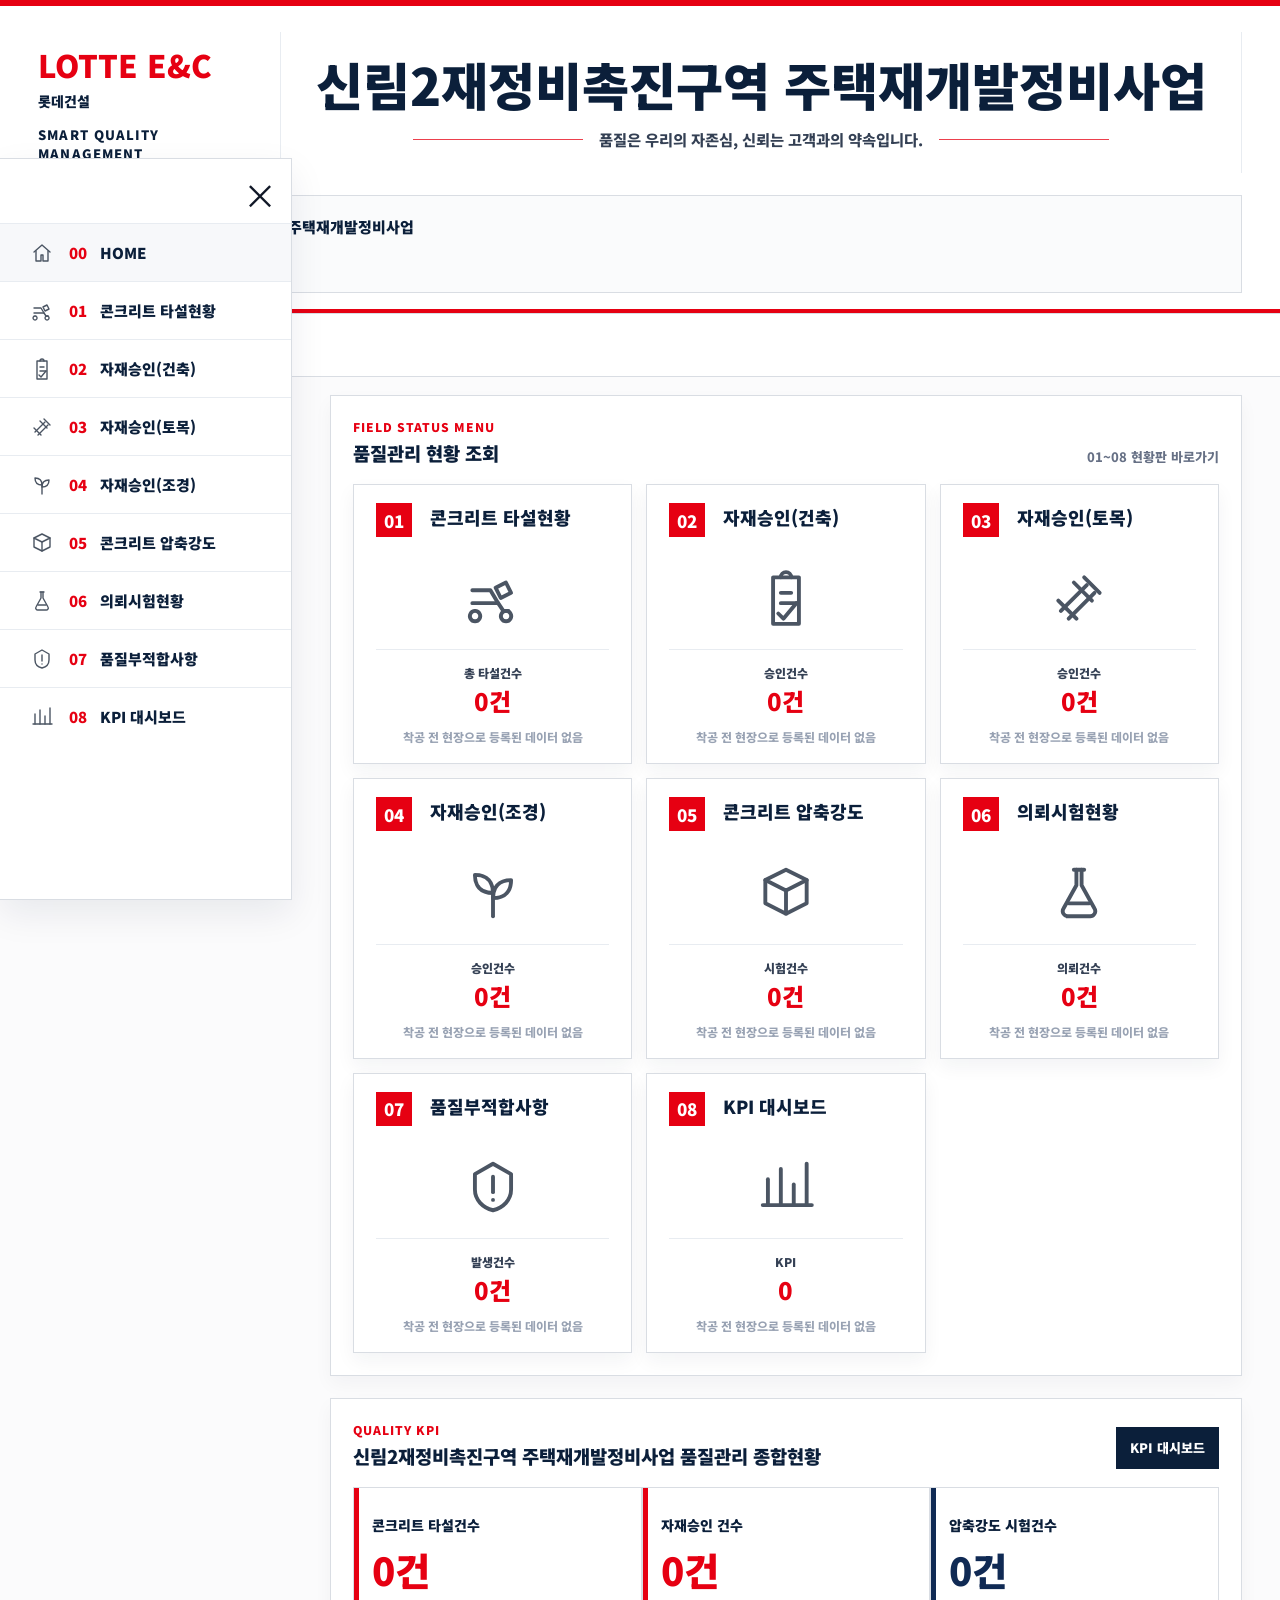
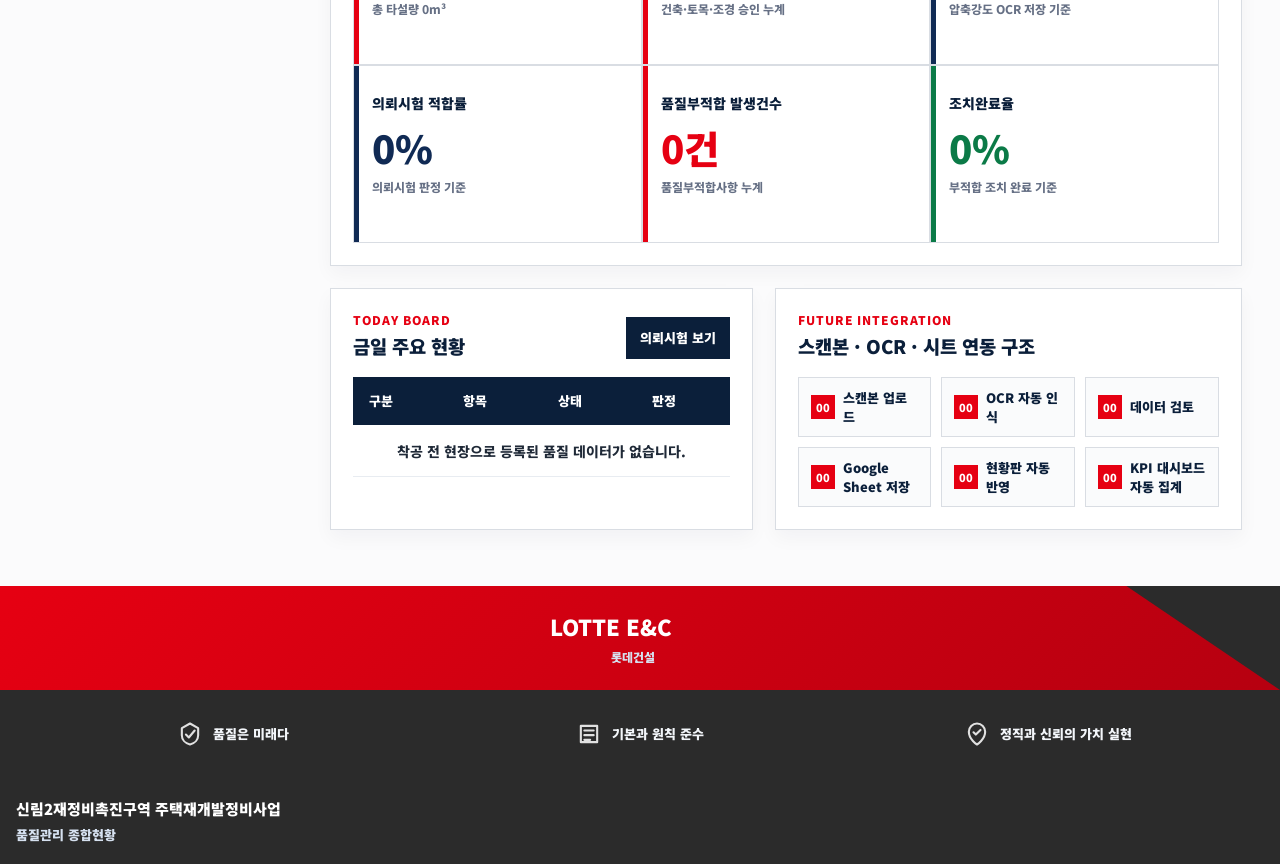
==== commit 3fc64c92: "Add material approval Excel upload: index.html" ====
--- a/index.html
+++ b/index.html
@@ -7,7 +7,7 @@
   <link rel="preconnect" href="https://fonts.googleapis.com">
   <link rel="preconnect" href="https://fonts.gstatic.com" crossorigin>
   <link href="https://fonts.googleapis.com/css2?family=Noto+Sans+KR:wght@400;500;700;800;900&display=swap" rel="stylesheet">
-  <link rel="stylesheet" href="./style.css?v=20260604-cleanup3">
+  <link rel="stylesheet" href="./style.css?v=20260604-material-approval1">
 </head>
 <body>
   <div class="site-shell">
@@ -166,8 +166,8 @@
   </div>
 
   <div class="toast" id="toast" role="status" aria-live="polite"></div>
-  <script src="./data.js?v=20260604-cleanup3"></script>
-  <script src="./config.js?v=20260604-cleanup3"></script>
-  <script src="./script.js?v=20260604-cleanup3"></script>
+  <script src="./data.js?v=20260604-material-approval1"></script>
+  <script src="./config.js?v=20260604-material-approval1"></script>
+  <script src="./script.js?v=20260604-material-approval1"></script>
 </body>
 </html>
